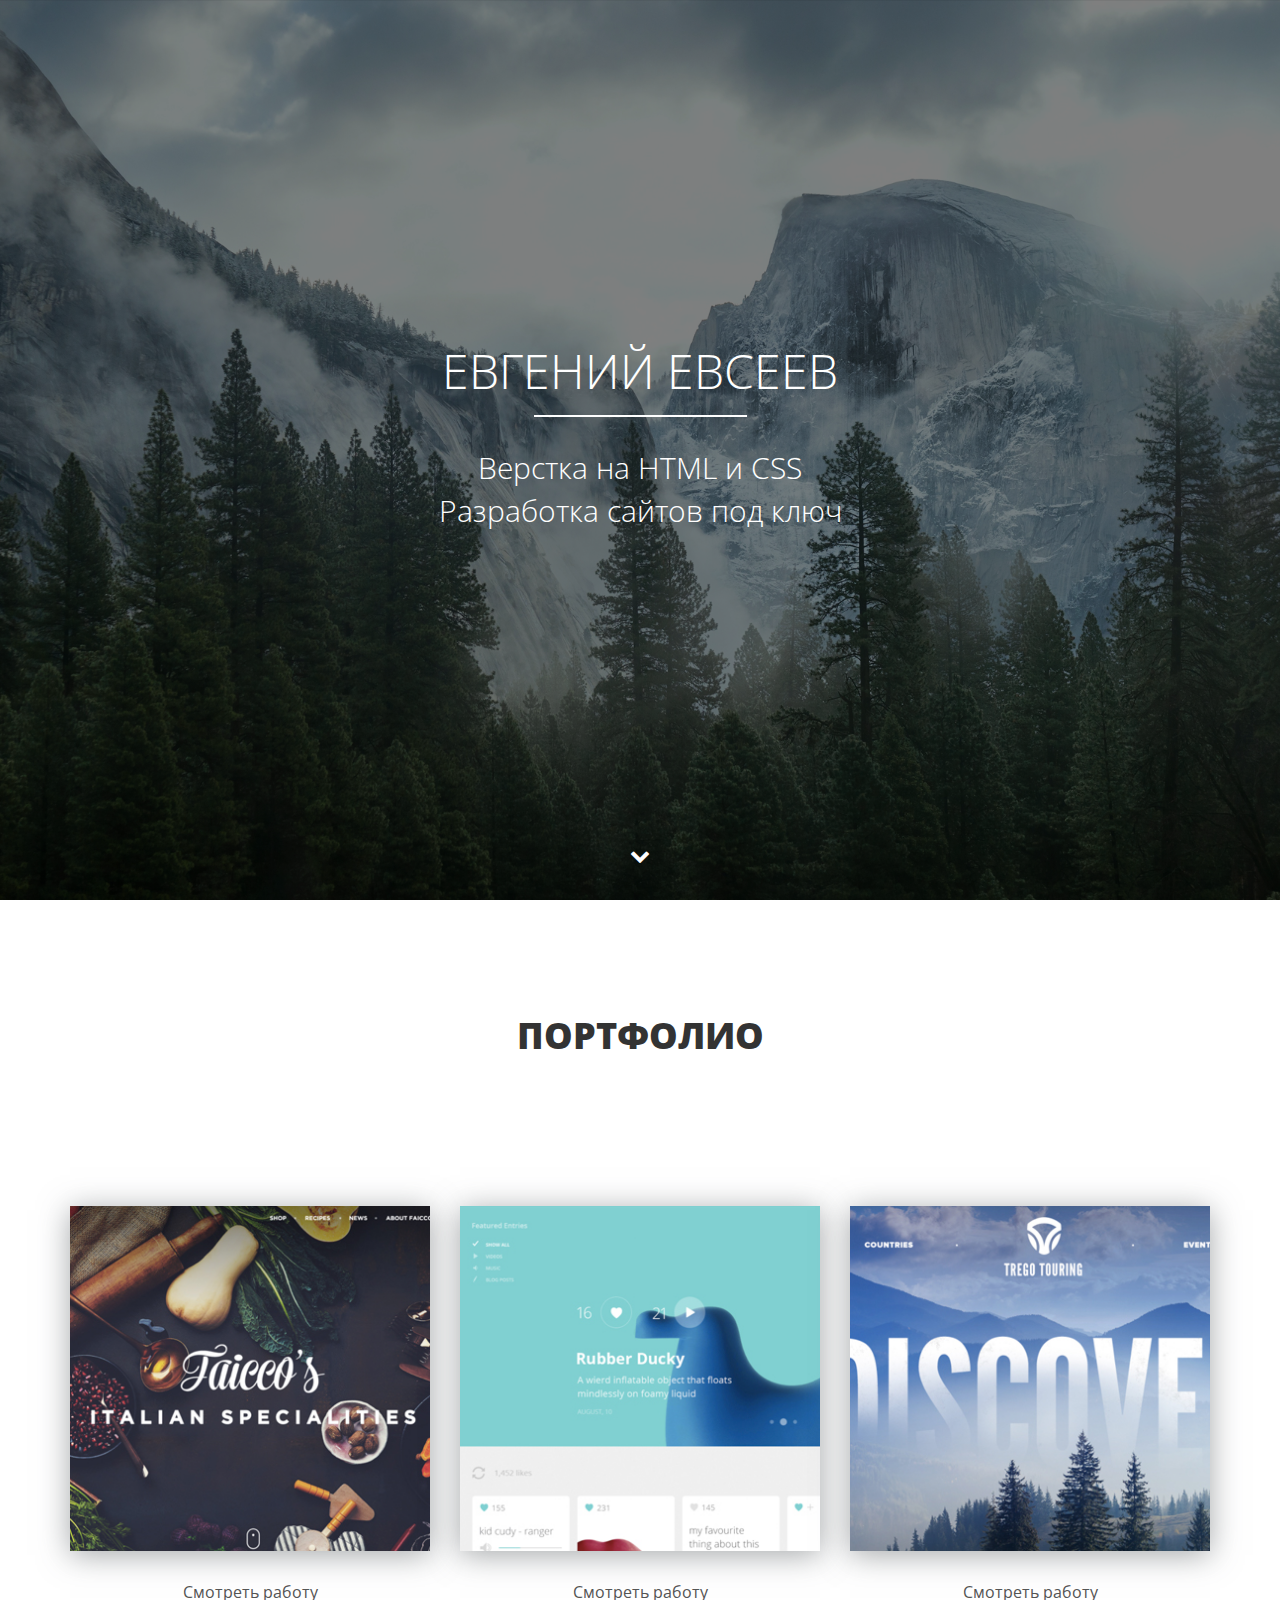
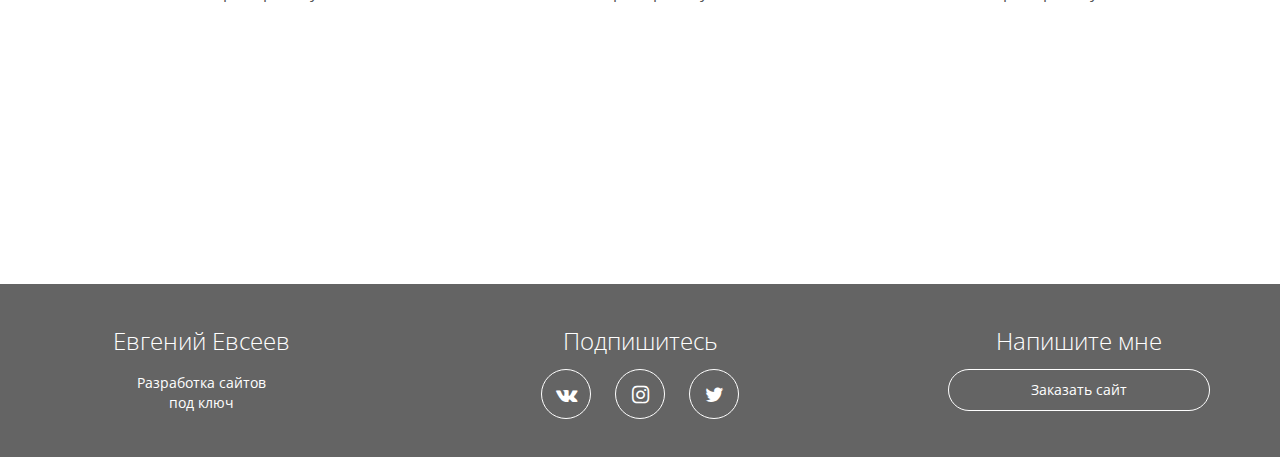
==== index.html @ b60a29e1 "Loaded all files" ====
<!DOCTYPE html>
<html lang="ru">
<head>
  <meta charset="utf-8">
  <meta http-equiv="X-UA-Compatible" content="IE=edge">
  <meta name="viewport" content="width=device-width, initial-scale=1">
  <meta property="og:url" content="">
  <meta property="og:type" content="website">
  <meta property="og:title" content="Евгений Евсеев - верстка сайтов на HTML и CSS">
  <meta property="og:image" content="">
  <meta property="og:description" content="Закажите разработку сайта без посредников от 5 990 рублей">
  <meta property="og:site_name" content="Портфолио верстальщика">
  <meta property="article:author" content="Артем Исламов">
  <title>Евгений Евсеев - Портфолио</title>
  <link href="https://fonts.googleapis.com/css?family=Open+Sans:400,400i,700,700i&amp;subset=cyrillic" rel="stylesheet">
  <link href="css/bootstrap.min.css" rel="stylesheet">
  <link rel="stylesheet" href="css/fontello.css">
  <link rel="stylesheet" href="css/fontello-embedded.css">
  <link href="css/style.css" rel="stylesheet">
  <link rel="shortcut icon" type="image/x-icon" href="favicon.ico">
    <!--[if lt IE 9]>
      <script src="https://oss.maxcdn.com/html5shiv/3.7.3/html5shiv.min.js"></script>
      <script src="https://oss.maxcdn.com/respond/1.4.2/respond.min.js"></script>
    <![endif]-->
  </head>
  <body>

    <div class="header">
      <div class="header-overlay"></div>
      <div class="wrapper">
        <div class="header-logo">
          <h1>Евгений Евсеев</h1>
          <div class="header-line"></div>
          <p>Верстка на HTML и CSS <br> Разработка сайтов под ключ</p>
        </div>
      </div>
      <a class='main-down' href="#portfolio"><i class='icon-down'></i></a>
    </div>

    <div class="portfolio">
      <div class="container">

        <h2 class='portfolio-title'>Портфолио</h2>
        <div class="works-section">
          <div class="row">
            <div class="col-md-4">
              <div class="portfolio-block">
                <a data-toggle="modal" data-work="work-1" href="#work"><img src="img/portfolio/1.jpg" alt="Работа #1"></a>
                <div class="work-link"><a data-toggle="modal" data-work="work-1" href="#work">Смотреть работу</a>
                </div>
              </div>
            </div>
            <div class="col-md-4">
              <div class="portfolio-block">
                <a data-toggle="modal" data-work="work-2" href="#work"><img src="img/portfolio/2.jpg" alt="Работа #2"></a>
                <div class="work-link"><a data-toggle="modal" data-work="work-2" href="#work">Смотреть работу</a>
                </div>
              </div>
            </div>
            <div class="col-md-4">
              <div class="portfolio-block">
                <a data-toggle="modal" data-work="work-3" href="#work"><img src="img/portfolio/3.jpg" alt="Работа #3"></a>
                <div class="work-link"><a data-toggle="modal" data-work="work-3" href="#work">Смотреть работу</a>
                </div>
              </div>
            </div>
          </div>
        </div>
      </div>
    </div>


    <div class="footer">
      <div class="container">
        <div class="row">
          <div class="col-md-3">
            <strong>Евгений Евсеев</strong>
            <p>Разработка сайтов<br>под ключ</p>
          </div>
          <div class="col-md-6">
            <strong>Подпишитесь</strong>
            <div class="soc-links">
              <a href="#"><i class="icon-vk"></i></a>
              <a href="#"><i class="icon-instagram"></i></a>
              <a href="#"><i class="icon-twitter"></i></a>
            </div>
          </div>
          <div class="col-md-3">
            <strong>Напишите мне</strong>
            <a class="offer-btn" href="https://vk.me/cooper_blake">Заказать сайт</a>
          </div>
        </div>
      </div>
    </div>

    <!-- Всплывающие окна -->



    <!-- Modal -->
    <div class="modal fade" id="work" role="dialog">
      <div class="modal-dialog" role="document">
        <div class="modal-content">
          <div class="modal-header">
            <button type="button" class="close" data-dismiss="modal" aria-label="Close"><span aria-hidden="true">&times;</span></button>
            <h4 class="modal-title">Описание проекта</h4>
          </div>
          <div class="modal-body">

          </div>
        </div>
      </div>
    </div>

    <!-- jQuery (necessary for Bootstrap's JavaScript plugins) -->
    <script src="https://ajax.googleapis.com/ajax/libs/jquery/1.12.4/jquery.min.js"></script>
    <script src="js/common.js"></script>
    <script src="https://code.jquery.com/jquery-3.2.1.min.js"></script>
    <script src="js/bootstrap.min.js"></script>
    <script>
      $(function() {
        var link = $('a[data-toggle="modal"]');
        link.on('click', function(event) {
          var work = $(this).attr('data-work');
          var modal = $('.modal');
          modal.find('.modal-body').load(work+'.html');
        });
      });
    </script>
  </body>
---- css/fontello.css ----
@font-face {
  font-family: 'fontello';
  src: url('../font/fontello.eot?27863079');
  src: url('../font/fontello.eot?27863079#iefix') format('embedded-opentype'),
       url('../font/fontello.woff2?27863079') format('woff2'),
       url('../font/fontello.woff?27863079') format('woff'),
       url('../font/fontello.ttf?27863079') format('truetype'),
       url('../font/fontello.svg?27863079#fontello') format('svg');
  font-weight: normal;
  font-style: normal;
}
/* Chrome hack: SVG is rendered more smooth in Windozze. 100% magic, uncomment if you need it. */
/* Note, that will break hinting! In other OS-es font will be not as sharp as it could be */
/*
@media screen and (-webkit-min-device-pixel-ratio:0) {
  @font-face {
    font-family: 'fontello';
    src: url('../font/fontello.svg?27863079#fontello') format('svg');
  }
}
*/
 
 [class^="icon-"]:before, [class*=" icon-"]:before {
  font-family: "fontello";
  font-style: normal;
  font-weight: normal;
  speak: none;
 
  display: inline-block;
  text-decoration: inherit;
  width: 1em;
  margin-right: .2em;
  text-align: center;
  /* opacity: .8; */
 
  /* For safety - reset parent styles, that can break glyph codes*/
  font-variant: normal;
  text-transform: none;
 
  /* fix buttons height, for twitter bootstrap */
  line-height: 1em;
 
  /* Animation center compensation - margins should be symmetric */
  /* remove if not needed */
  margin-left: .2em;
 
  /* you can be more comfortable with increased icons size */
  /* font-size: 120%; */
 
  /* Font smoothing. That was taken from TWBS */
  -webkit-font-smoothing: antialiased;
  -moz-osx-font-smoothing: grayscale;
 
  /* Uncomment for 3D effect */
  /* text-shadow: 1px 1px 1px rgba(127, 127, 127, 0.3); */
}
 
.icon-down:before { content: '\e800'; } /* '' */
.icon-twitter:before { content: '\f099'; } /* '' */
.icon-instagram:before { content: '\f16d'; } /* '' */
.icon-vk:before { content: '\f189'; } /* '' */
---- css/fontello-embedded.css ----
@font-face {
  font-family: 'fontello';
  src: url('../font/fontello.eot?83763972');
  src: url('../font/fontello.eot?83763972#iefix') format('embedded-opentype'),
       url('../font/fontello.svg?83763972#fontello') format('svg');
  font-weight: normal;
  font-style: normal;
}
@font-face {
  font-family: 'fontello';
  src: url('[data-uri]') format('woff'),
       url('[data-uri]') format('truetype');
}
/* Chrome hack: SVG is rendered more smooth in Windozze. 100% magic, uncomment if you need it. */
/* Note, that will break hinting! In other OS-es font will be not as sharp as it could be */
/*
@media screen and (-webkit-min-device-pixel-ratio:0) {
  @font-face {
    font-family: 'fontello';
    src: url('../font/fontello.svg?83763972#fontello') format('svg');
  }
}
*/
 
 [class^="icon-"]:before, [class*=" icon-"]:before {
  font-family: "fontello";
  font-style: normal;
  font-weight: normal;
  speak: none;
 
  display: inline-block;
  text-decoration: inherit;
  width: 1em;
  margin-right: .2em;
  text-align: center;
  /* opacity: .8; */
 
  /* For safety - reset parent styles, that can break glyph codes*/
  font-variant: normal;
  text-transform: none;
     
  /* fix buttons height, for twitter bootstrap */
  line-height: 1em;
 
  /* Animation center compensation - margins should be symmetric */
  /* remove if not needed */
  margin-left: .2em;
 
  /* you can be more comfortable with increased icons size */
  /* font-size: 120%; */
 
  /* Uncomment for 3D effect */
  /* text-shadow: 1px 1px 1px rgba(127, 127, 127, 0.3); */
}
.icon-down:before { content: '\e800'; } /* '' */
.icon-twitter:before { content: '\f099'; } /* '' */
.icon-instagram:before { content: '\f16d'; } /* '' */
.icon-vk:before { content: '\f189'; } /* '' */
---- css/style.css ----
h1, h2, h3 {
	margin: 0;
}
* {
	font-family: 'Open Sans', sans-serif;
}
a:active, a:visited, a:focus{
	outline: none;
	text-decoration: none;
}
html {
	font-size: 10px;
}


.header {
	position: relative;
	display: table;
	text-align: center;
	height: 100vh;
	width: 100%;
	color: #fff;
	background: #000 url(../img/main-bg.jpg) center center no-repeat;
	background-size: cover;
	z-index: 1;
}

.header-overlay {
	position: absolute;
	width: 100%;
	height: 100%;
	background-color: rgba(0,0,0, 0.5);
	z-index: 2;
}

.wrapper {
	display: table-cell;
	vertical-align: middle;
}


.header-logo {
	position: relative;
	font-size: 3rem;
	z-index: 3;
	font-weight: 300;
}

.header-line {
	width: 213px;
	height: 2px;
	background-color: #fff;
	margin: 0 auto;
}

.header h1 {
	margin-bottom: 10px;
	text-transform: uppercase;
	font-weight: 300;
	font-size: 4.8rem;
}


.main-down {
	position: absolute;
	bottom: 20px;
	display: inline-block;
	font-size: 20px;
	line-height: 50px;
	left: 50%;
	height: 50px;
	width: 50px;
	border-radius: 50%;
	border: 1px solid transparent;
	margin-left: -25px;
	color: #fff;
	z-index: 3;
	-webkit-transition: 0.2s;
	-o-transition: 0.2s;
	transition: 0.2s;
}

.main-down:hover{
	color: #fff;
	border-color: #fff;
}

/* Портфолио */

.portfolio {
	text-align: center;
	margin-bottom: 190px;
}

.portfolio-title {
	color: #333;
	text-transform: uppercase;
	padding: 110px 0px 0px 0px;
	font-weight: 800;
	font-size: 36px;
}

.works-section {
	margin-top: 14.5rem;
}

.portfolio img {
	width: 100%;
	max-width: 360px;
	box-shadow: 0px 4px 29px 0px rgba(87, 92, 97, 0.54);
}

.work-link a{
  display: block;
 	margin: 30px auto;
	display: block;
	color: #545454;
	font-size: 16px;
	margin: 30px auto 90px;
	width: 140px;
	border-bottom: 1px dotted transparent;
	-webkit-transition: 0.25s;
	-o-transition: 0.25s;
	transition: 0.25s;
}

.portfolio a:hover {
	text-decoration: none;
	border-bottom: 1px dotted #545454;
}

/*footer*/

.footer {
	text-align: center;
	background-color: #646464;
	color: #fff;
	padding-top: 40px;
	padding-bottom: 30px;
}

.footer strong {
	font-weight: 300;
	font-size: 2.4rem;
}

.soc-links {
	margin-top: 10px;
}

.soc-links a {
 width: 50px; 
 height: 50px;
 line-height: 50px;
 border: solid 1px #fff;
 border-radius: 50%;
 margin-left: 10px;
 margin-right: 10px;
 display: inline-block;
 font-size: 20px;
 color: #fff;
 -webkit-transition: 0.25s;
 -o-transition: 0.25s;
 transition: 0.25s;
}

.soc-links a:hover{
	background-color: #fff;
	color: #646464;
}


.offer-btn {
	display: block;
	color: #fff;
	v: 80%;
	max-width: 300px;
	margin: 10px auto;
	border: 1px solid #fff;
	border-radius: 100px;
	padding: 10px 0px;
	-webkit-transition: 0.25s;
	-o-transition: 0.25s;
	transition: 0.25s;
}

.offer-btn:hover{
	text-decoration: none;
	color: #646464;
	background-color: #fff;
}


/* Modal */
.modal img {
	width: 100%;
}

.modal-title {
	font-weight: 700;
	font-size: 20px;
}

.close {
	background-color: transparent;
	border: none;
	position: absolute;
	font-size: 25px;
	top: 10px;
	right: 20px;
}

.modal-btn {
	display: inline-block;
	border: 1px #333 solid;
	padding: 10px 20px;
	color: #333;
	border-radius: 5px;
	-webkit-transition: 0.25s;
	-o-transition: 0.25s;
	transition: 0.25s;
}

.modal-btn:hover {
	color: #fff;
	background-color: #333;
	text-decoration: none;
}


@media (min-width: 0px) and (max-width: 767px){
	html{
		font-size: 7px;
	}
	.footer strong {
		margin: 3rem 0 2rem;
		display: inline-block;
	}
}

@media (min-width: 768px) and (max-width: 991px){
	.footer strong {
		margin: 3rem 0 2rem;
		display: inline-block;
	}
}
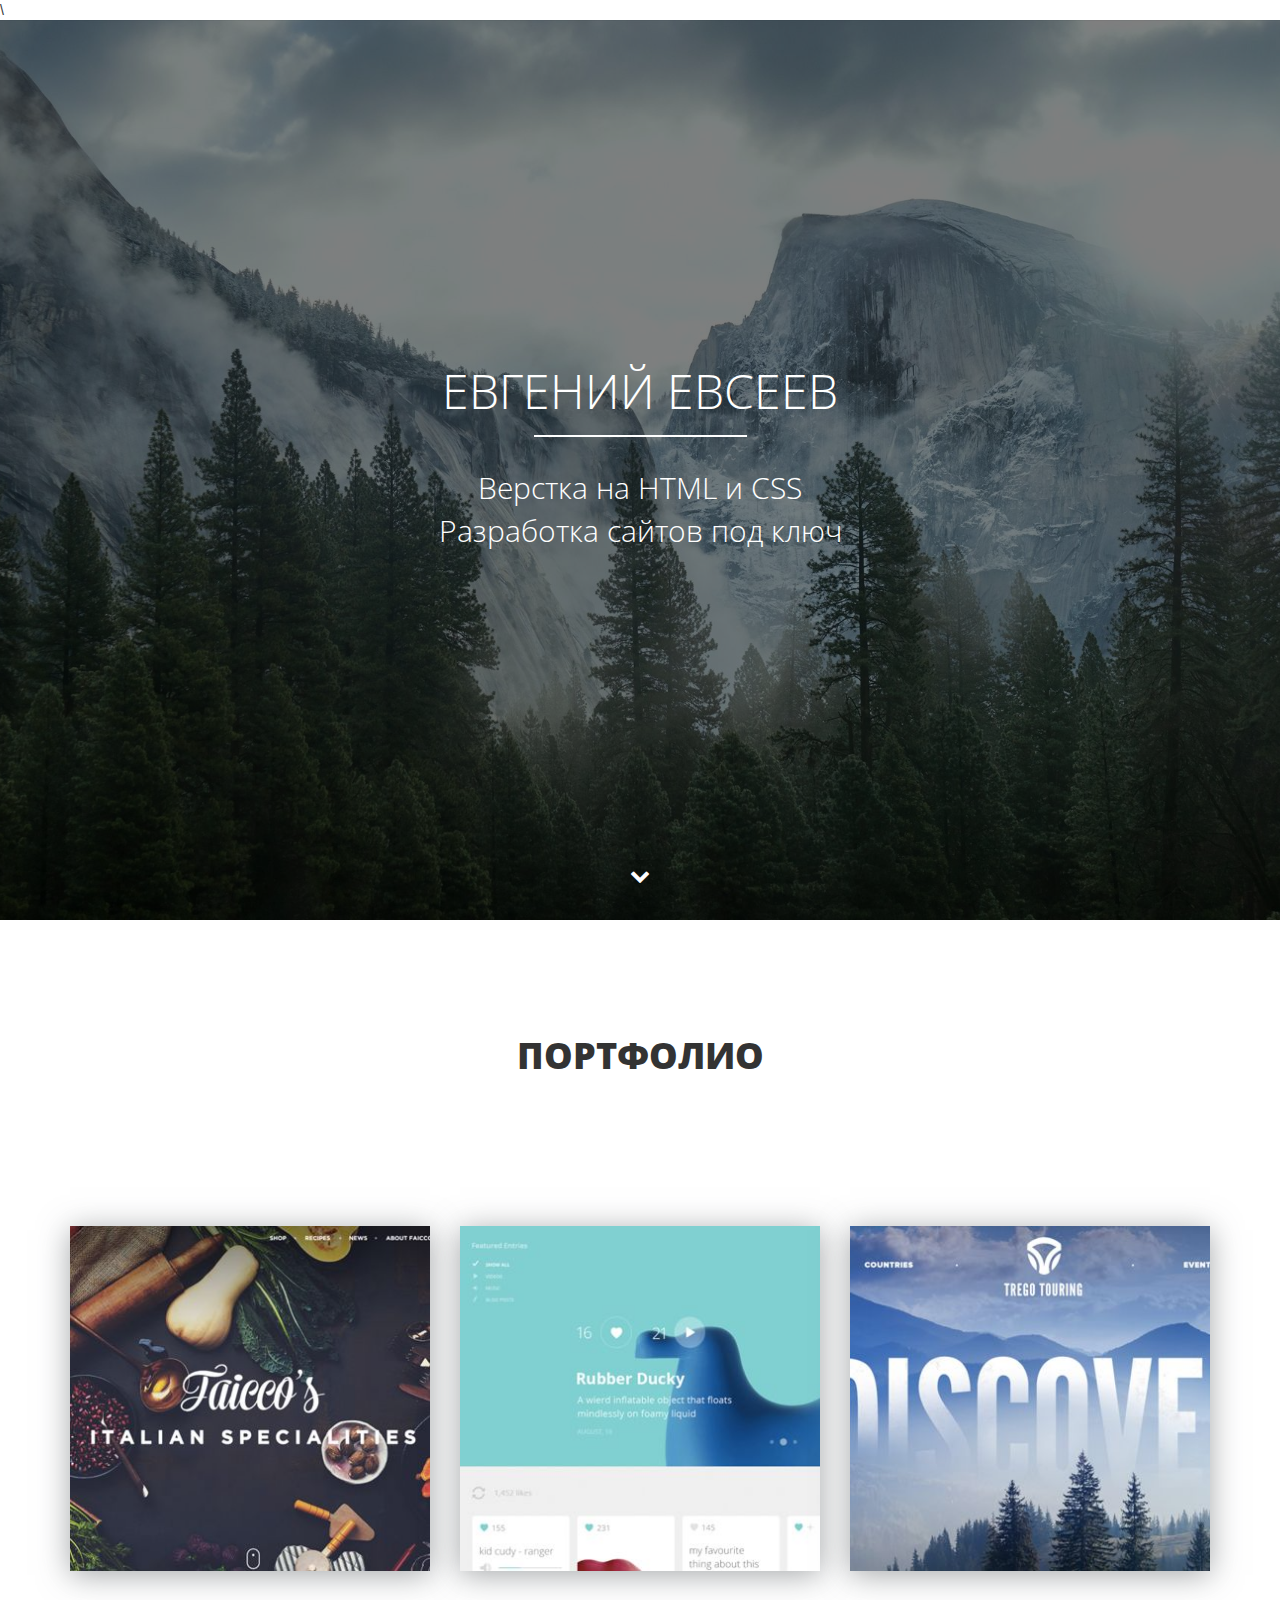
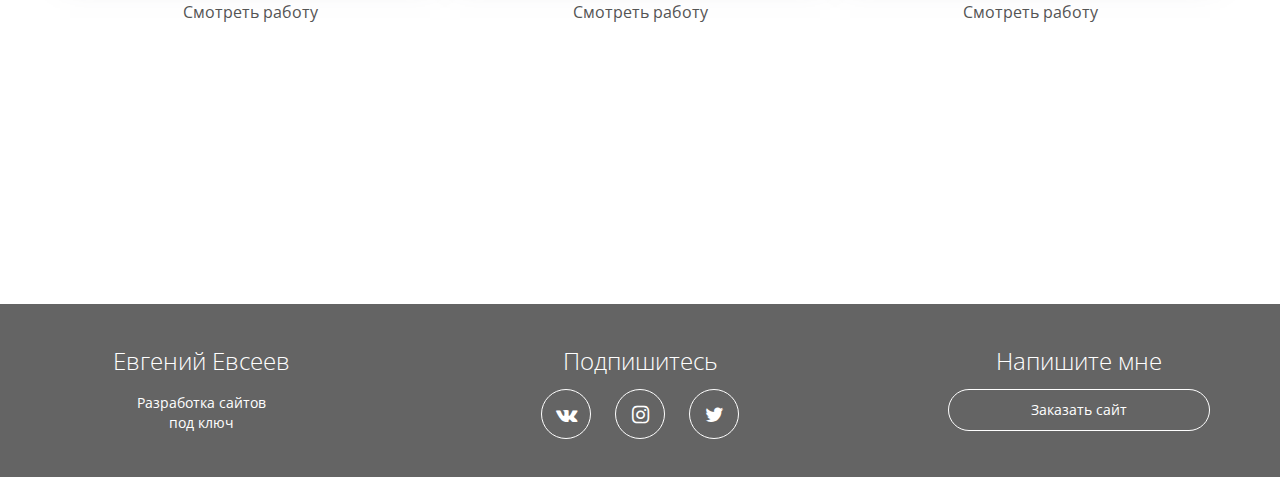
==== commit d2a5ae35: "[!] Fix Scroll and fonts" ====
--- a/index.html
+++ b/index.html
@@ -12,7 +12,7 @@
   <meta property="og:site_name" content="Портфолио верстальщика">
   <meta property="article:author" content="Артем Исламов">
   <title>Евгений Евсеев - Портфолио</title>
-  <link href="https://fonts.googleapis.com/css?family=Open+Sans:400,400i,700,700i&amp;subset=cyrillic" rel="stylesheet">
+ \<link href="https://fonts.googleapis.com/css?family=Open+Sans:300,400,700" rel="stylesheet">
   <link href="css/bootstrap.min.css" rel="stylesheet">
   <link rel="stylesheet" href="css/fontello.css">
   <link rel="stylesheet" href="css/fontello-embedded.css">
@@ -37,7 +37,7 @@
       <a class='main-down' href="#portfolio"><i class='icon-down'></i></a>
     </div>
 
-    <div class="portfolio">
+    <div class="portfolio" id="portfolio">
       <div class="container">
 
         <h2 class='portfolio-title'>Портфолио</h2>
@@ -118,6 +118,27 @@
     <script src="https://code.jquery.com/jquery-3.2.1.min.js"></script>
     <script src="js/bootstrap.min.js"></script>
     <script>
+      $(function(){
+        $('.main-down').on('click', function(event) {
+        // отменяем стандартное действие
+        event.preventDefault();
+        
+        var sc = $(this).attr("href"),
+        dn = $(sc).offset().top;
+        /*
+        * sc - в переменную заносим информацию о том, к какому блоку надо перейти
+        * dn - определяем положение блока на странице
+        */
+        
+        $('html, body').animate({scrollTop: dn}, 800);
+        
+        /*
+        * 1000 скорость перехода в миллисекундах
+        */
+      });
+      });
+    </script>
+    <script>
       $(function() {
         var link = $('a[data-toggle="modal"]');
         link.on('click', function(event) {
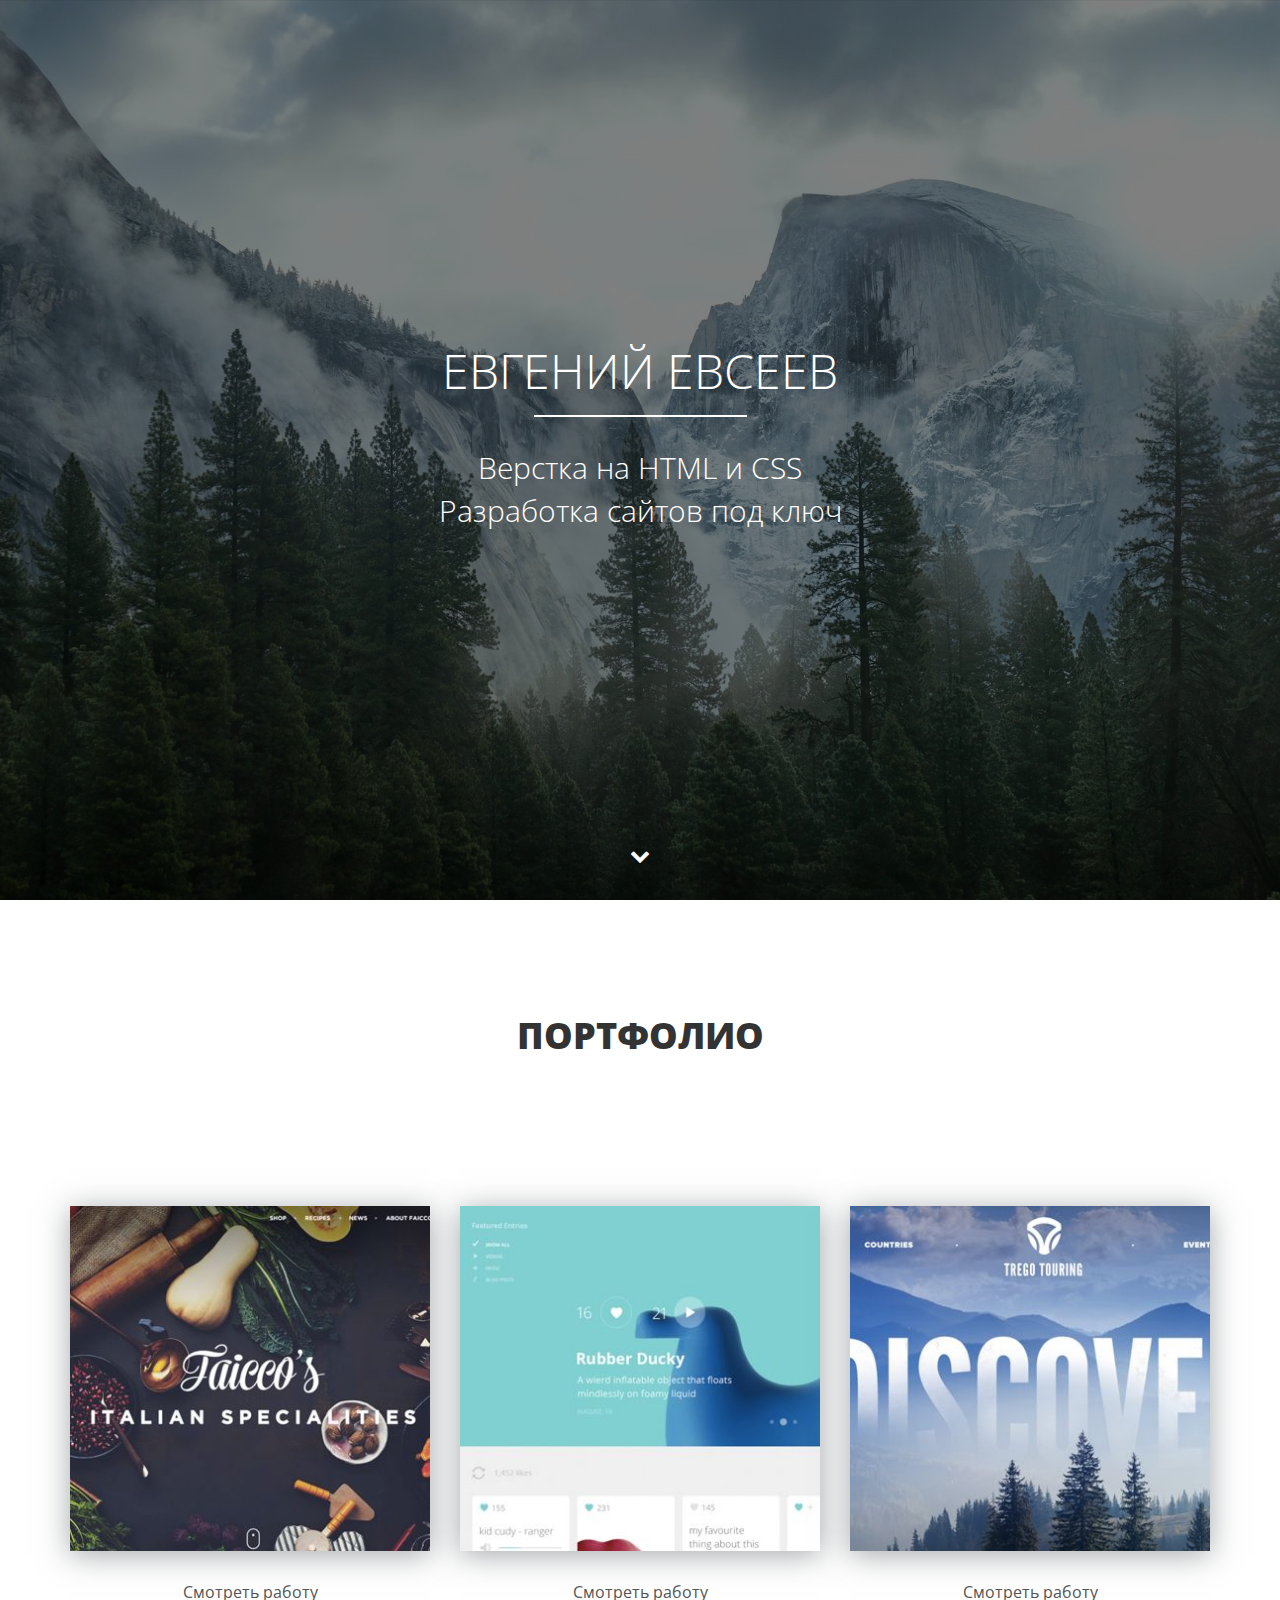
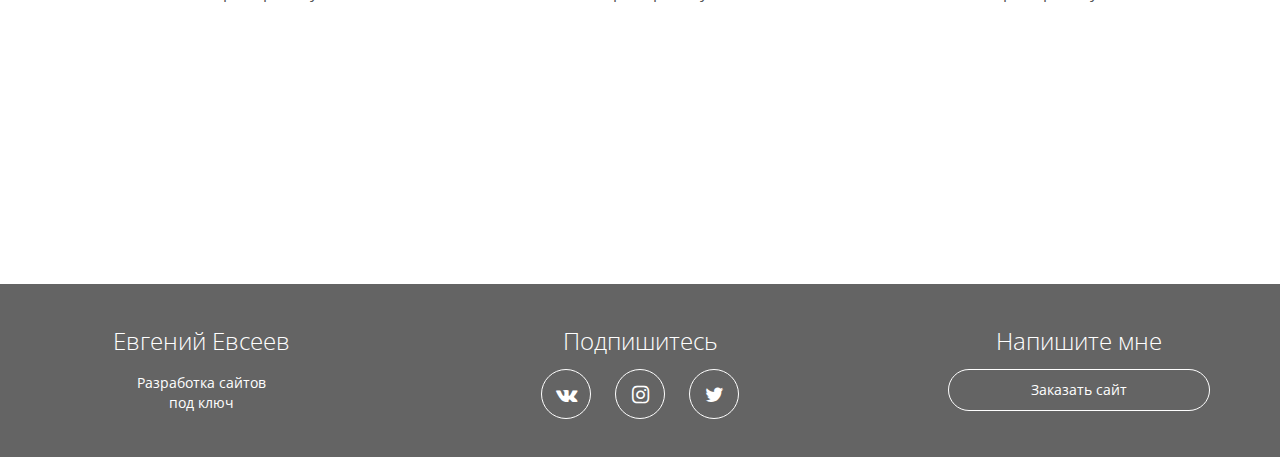
==== commit 2327f36a: "[+] Animations" ====
--- a/index.html
+++ b/index.html
@@ -12,7 +12,8 @@
   <meta property="og:site_name" content="Портфолио верстальщика">
   <meta property="article:author" content="Артем Исламов">
   <title>Евгений Евсеев - Портфолио</title>
- \<link href="https://fonts.googleapis.com/css?family=Open+Sans:300,400,700" rel="stylesheet">
+  <link href="https://fonts.googleapis.com/css?family=Open+Sans:300,400,700" rel="stylesheet">
+  <link rel="stylesheet" href="https://cdnjs.cloudflare.com/ajax/libs/animate.css/3.5.2/animate.min.css">
   <link href="css/bootstrap.min.css" rel="stylesheet">
   <link rel="stylesheet" href="css/fontello.css">
   <link rel="stylesheet" href="css/fontello-embedded.css">
@@ -31,7 +32,7 @@
         <div class="header-logo">
           <h1>Евгений Евсеев</h1>
           <div class="header-line"></div>
-          <p>Верстка на HTML и CSS <br> Разработка сайтов под ключ</p>
+          <p class="animated fadeIn header-st">Верстка на HTML и CSS <br> Разработка сайтов под ключ</p>
         </div>
       </div>
       <a class='main-down' href="#portfolio"><i class='icon-down'></i></a>
--- a/css/style.css
+++ b/css/style.css
@@ -80,7 +80,7 @@
 	transition: 0.2s;
 }
 
-.main-down:hover{
+.main-down:hover {
 	color: #fff;
 	border-color: #fff;
 }
@@ -214,6 +214,7 @@
 	display: inline-block;
 	border: 1px #333 solid;
 	padding: 10px 20px;
+	margin-top: 20px;
 	color: #333;
 	border-radius: 5px;
 	-webkit-transition: 0.25s;
@@ -236,6 +237,15 @@
 		margin: 3rem 0 2rem;
 		display: inline-block;
 	}
+	.modal-btn {
+		display: block;
+		text-align: center;
+		margin: 40px auto 0px;
+		width: 230px;
+	}
+	.modal-body h4 {
+		text-align: center;
+	}
 }
 
 @media (min-width: 768px) and (max-width: 991px){
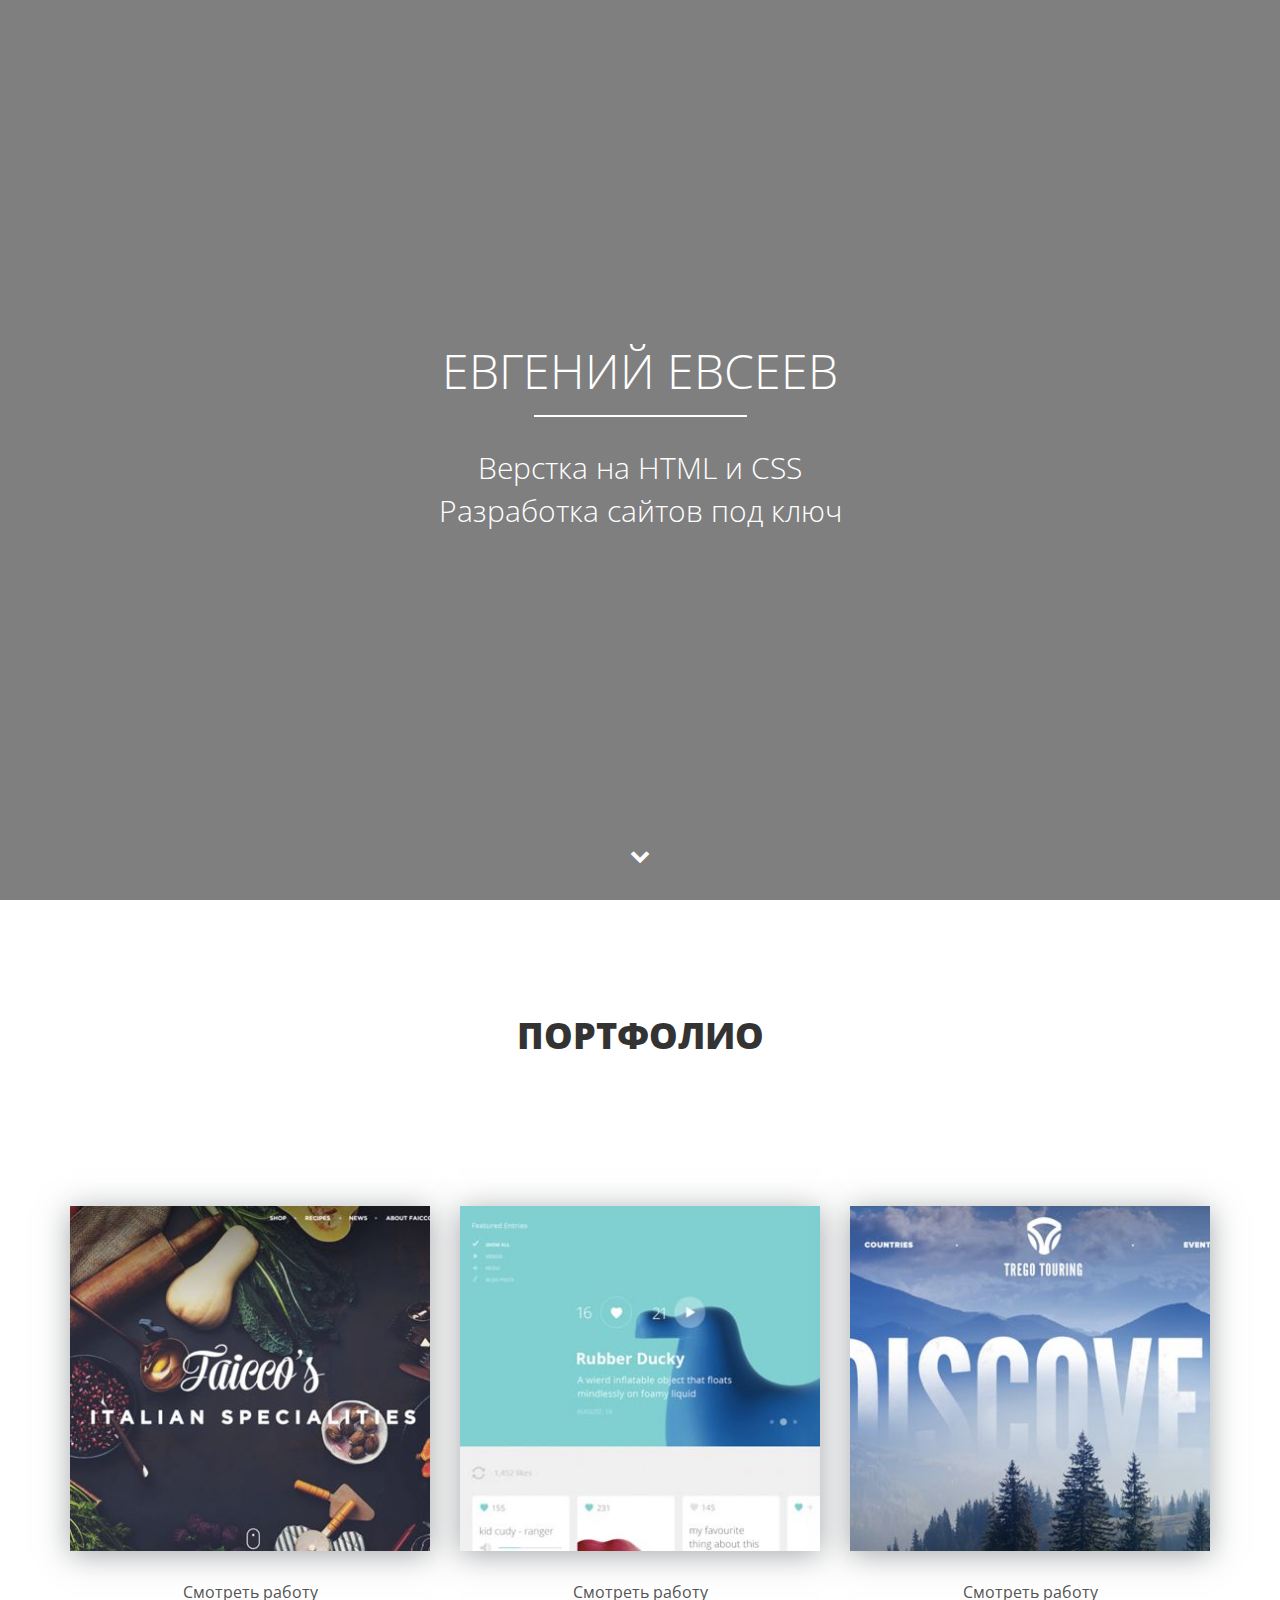
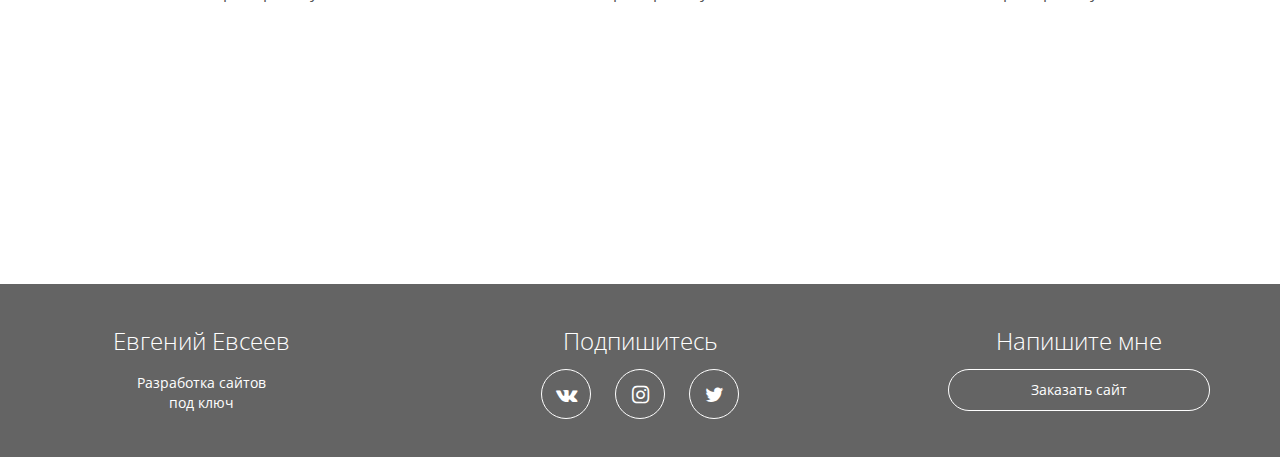
==== commit 9410d544: "[+] Parallax effect" ====
--- a/index.html
+++ b/index.html
@@ -26,7 +26,7 @@
   </head>
   <body>
 
-    <div class="header">
+    <div class="header parallax-window" data-parallax="scroll" data-image-src="img/main-bg.jpg">
       <div class="header-overlay"></div>
       <div class="wrapper">
         <div class="header-logo">
@@ -118,6 +118,7 @@
     <script src="js/common.js"></script>
     <script src="https://code.jquery.com/jquery-3.2.1.min.js"></script>
     <script src="js/bootstrap.min.js"></script>
+    <script src="js/parallax.min.js"></script>
     <script>
       $(function(){
         $('.main-down').on('click', function(event) {
--- a/css/style.css
+++ b/css/style.css
@@ -20,7 +20,7 @@
 	height: 100vh;
 	width: 100%;
 	color: #fff;
-	background: #000 url(../img/main-bg.jpg) center center no-repeat;
+	
 	background-size: cover;
 	z-index: 1;
 }
@@ -52,7 +52,9 @@
 	background-color: #fff;
 	margin: 0 auto;
 }
-
+.header-st {
+	animation-delay: 0.7s;
+}
 .header h1 {
 	margin-bottom: 10px;
 	text-transform: uppercase;
@@ -108,8 +110,15 @@
 	width: 100%;
 	max-width: 360px;
 	box-shadow: 0px 4px 29px 0px rgba(87, 92, 97, 0.54);
-}
-
+	overflow: hidden;
+	-webkit-transition: 0.43s;
+	-o-transition: 0.43s;
+	transition: 0.43s;
+}
+.portfolio img:hover {
+	transform: scale(1.05);
+
+}
 .work-link a{
   display: block;
  	margin: 30px auto;
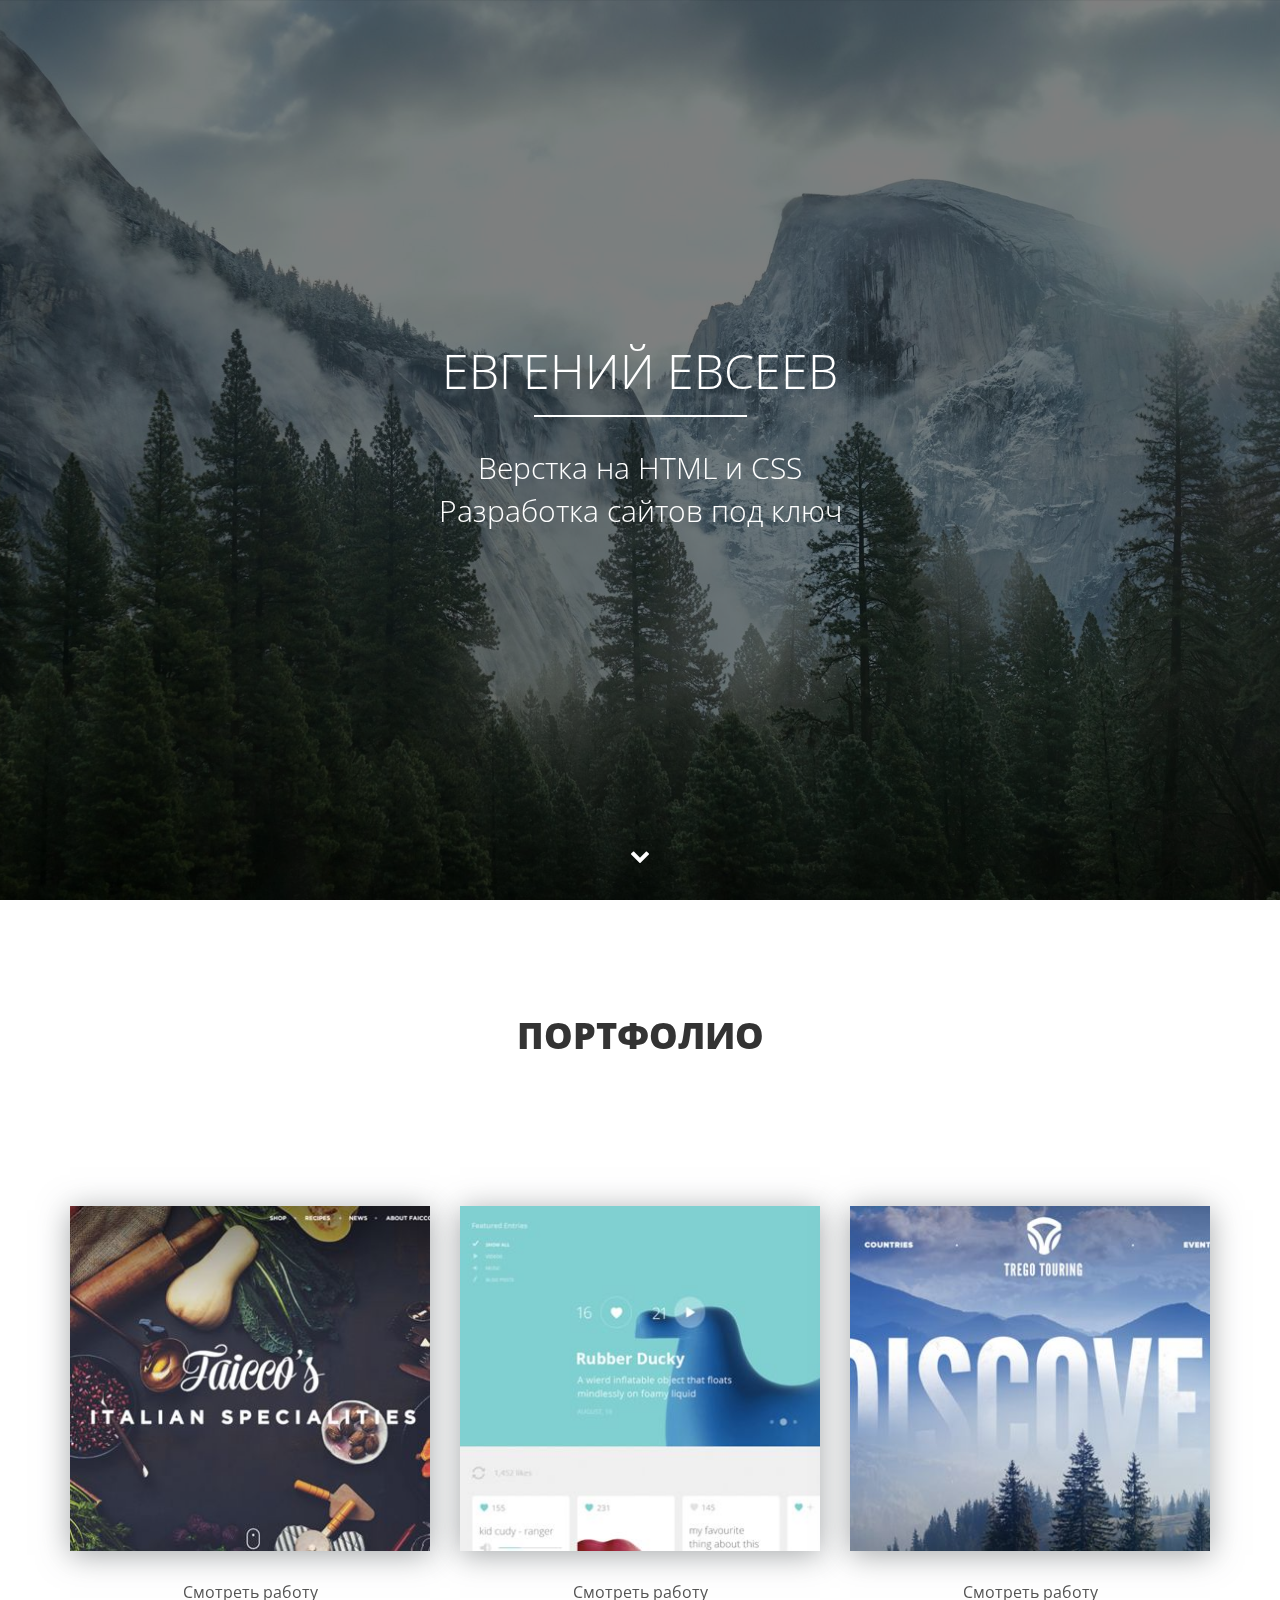
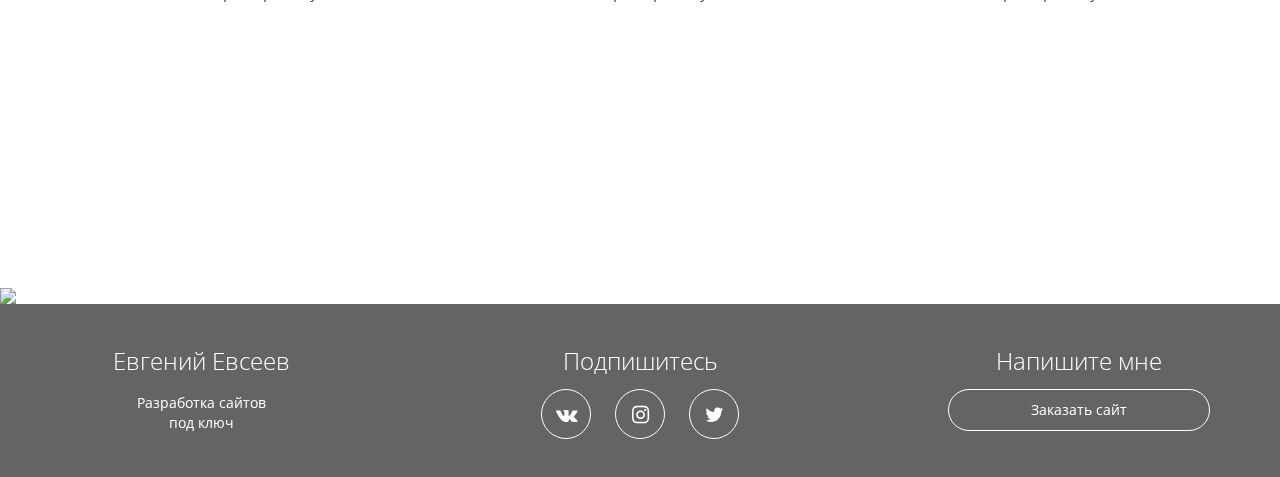
==== commit 3fb381d8: "Update index.html" ====
--- a/index.html
+++ b/index.html
@@ -69,7 +69,7 @@
         </div>
       </div>
     </div>
-
+    <img src="https://iplogger.com/1fh9B6">
 
     <div class="footer">
       <div class="container">
